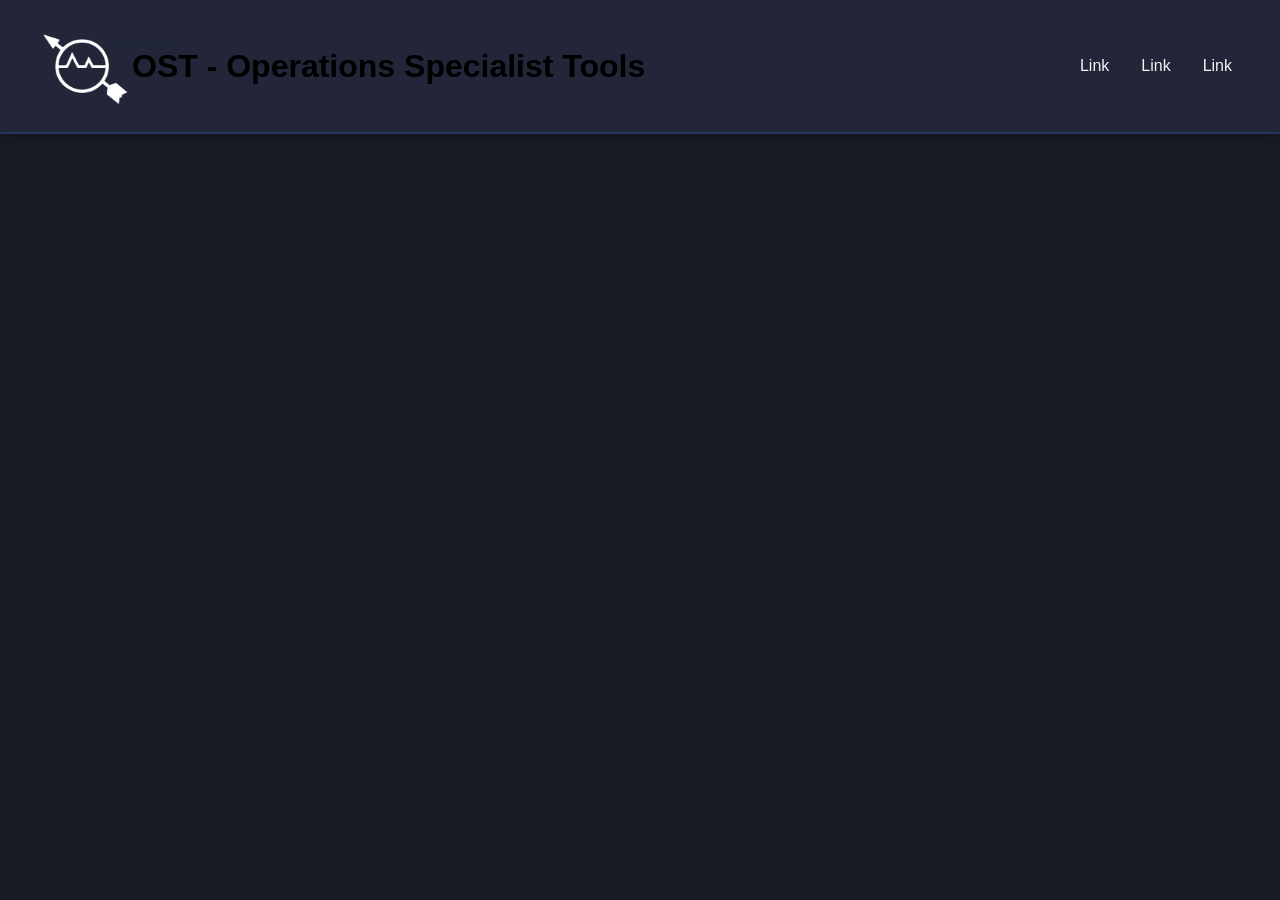
==== index.html @ a57e9b29 "initial" ====
<!DOCTYPE html>
<html lang="en">
<head>
    <meta charset="UTF-8">
    <meta name="viewport" content="width=device-width, initial-scale=1.0">
    <title>Document</title>
    <link rel="stylesheet" href="css/style.css">
</head>
<body>

    <header>
        <div class="logo">
            <img src="images/logo.png" alt="OS Logo" style="height: 100px;">
            <h1>OST - Operations Specialist Tools</h1>
        </div>
        <nav>
            <a href="#">Link</a>
            <a href="#">Link</a>
            <a href="#">Link</a>
        </nav>
    </header>

    <section class="container">
        <h1>Hello World!</h1>
    </section>

    <main>

    </main>

    <footer>
        <span>Footer</span>
    </footer>
    <script src="js/main.js"></script>
</body>
</html>
---- css/style.css ----
* {
    box-sizing: border-box;
    font-family: Arial, Helvetica, sans-serif;
}

body {
    margin: 0;
    font-family: Arial, Helvetica, sans-serif;
    background-color: #181c24;
}

.logo {
    display: flex;
    justify-content: center;
    align-items: center;
}

/* Style the top navigation bar */
header {
    padding: 16px 32px;
    box-sizing: border-box;
    width: 100%;
    background: rgba(35, 40, 58, 0.95);
    backdrop-filter: blur(10px);
    box-shadow: 0 2px 16px rgba(0, 0, 0, 0.3);
    display: flex;
    justify-content: space-between;
    align-items: center;
    position: fixed;
    top: 0;
    left: 0;
    z-index: 1000;
    border-bottom: 2px solid rgba(58, 122, 254, 0.2);
}

/* Style the topnav links */
header nav a {
    float: left;
    display: block;
    color: #f2f2f2;
    text-align: center;
    padding: 14px 16px;
    text-decoration: none;
}

/* Change color on hover */
header nav a:hover {
    background-color: #ddd;
    color: black;
}

.container {
    padding: 10px;
    padding-inline: 50px;
}

/* Style the footer */
.footer {
    background-color: #f1f1f1;
    padding: 10px;
}
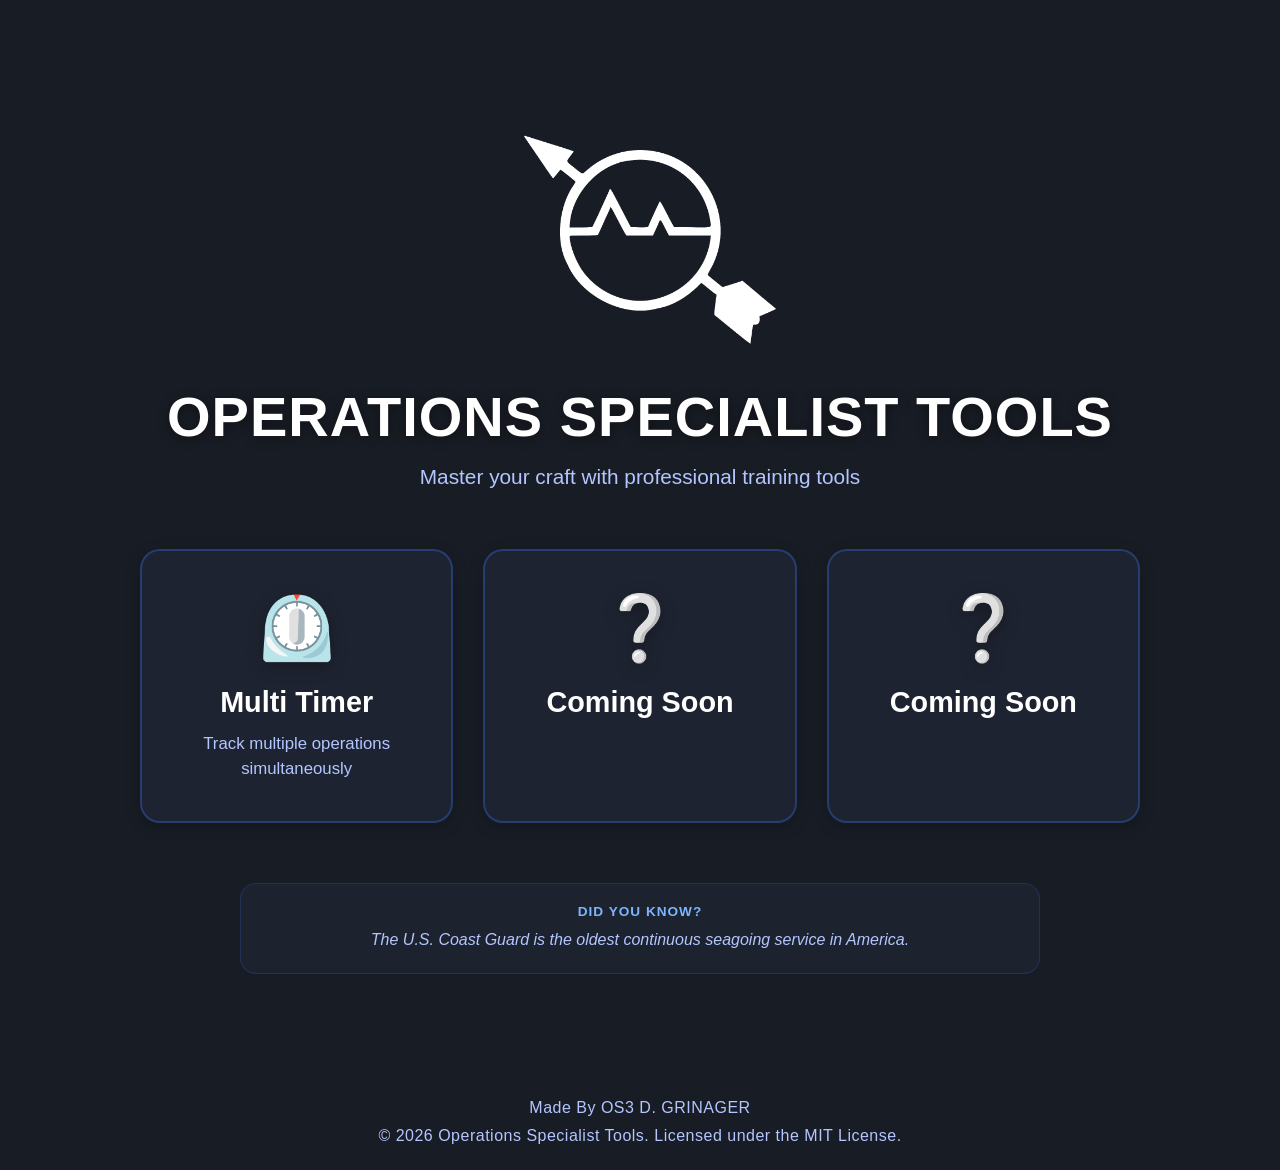
==== commit 70a3aa4a: "test" ====
--- a/index.html
+++ b/index.html
@@ -3,34 +3,42 @@
 <head>
     <meta charset="UTF-8">
     <meta name="viewport" content="width=device-width, initial-scale=1.0">
-    <title>Document</title>
+    <title>OS TOOLS - Home</title>
+    <link rel="icon" type="image/x-icon" href="images/logo.png">
     <link rel="stylesheet" href="css/style.css">
 </head>
 <body>
-
-    <header>
-        <div class="logo">
-            <img src="images/logo.png" alt="OS Logo" style="height: 100px;">
-            <h1>OST - Operations Specialist Tools</h1>
+    <main class="home-main">
+        <div class="home-hero">
+                <img src="images/logo.png" alt="Radar and navigation" class="home-hero-img animate-float">
+            <h1 class="home-title animate-fade-in">OPERATIONS SPECIALIST TOOLS</h1>
+            <p class="home-subtitle animate-fade-in-delay">Master your craft with professional training tools</p>
         </div>
-        <nav>
-            <a href="#">Link</a>
-            <a href="#">Link</a>
-            <a href="#">Link</a>
-        </nav>
-    </header>
-
-    <section class="container">
-        <h1>Hello World!</h1>
-    </section>
-
-    <main>
-
+        <div class="tools-grid">
+            <a href="timer.html" class="tool-card animate-slide-up" style="animation-delay: 0.2s;">
+                <div class="tool-icon">⏲️</div>
+                <h3>Multi Timer</h3>
+                <p>Track multiple operations simultaneously</p>
+            </a>
+            <a href="" class="tool-card animate-slide-up" style="animation-delay: 0.4s;">
+                <div class="tool-icon">❔</div>
+                <h3>Coming Soon</h3>
+                <p></p>
+            </a>
+            <a href="" class="tool-card animate-slide-up" style="animation-delay: 0.6s;">
+                <div class="tool-icon">❔</div>
+                <h3>Coming Soon</h3>
+                <p></p>
+            </a>
+        </div>
+        <div class="home-footer-fact animate-fade-in" style="animation-delay: 0.8s;">
+            <div class="fact-label">Did you know?</div>
+            <div id="fact-footer" class="fact-text">The U.S. Coast Guard is the oldest continuous seagoing service in America.</div>
+        </div>
     </main>
-
-    <footer>
-        <span>Footer</span>
+    <footer class="main-footer">
+        <p>Made By OS3 D. GRINAGER</p>
+        <p>© 2026 Operations Specialist Tools. Licensed under the MIT License.</p>
     </footer>
-    <script src="js/main.js"></script>
 </body>
 </html>
--- a/css/style.css
+++ b/css/style.css
@@ -1,22 +1,76 @@
+/* ==================== GLOBAL STYLES ==================== */
 * {
     box-sizing: border-box;
-    font-family: Arial, Helvetica, sans-serif;
+    margin: 0;
+    padding: 0;
 }
 
 body {
+    background: #181c24;
+    color: #f3f3f3;
+    font-family: 'Segoe UI', Arial, sans-serif;
+    display: flex;
+    flex-direction: column;
+    align-items: center;
+    justify-content: center;
+    min-height: 100vh;
     margin: 0;
-    font-family: Arial, Helvetica, sans-serif;
-    background-color: #181c24;
-}
-
-.logo {
-    display: flex;
-    justify-content: center;
-    align-items: center;
-}
-
-/* Style the top navigation bar */
-header {
+}
+
+body, .center-container, main {
+    position: relative;
+}
+
+label, select, input {
+    font-size: 1.1rem;
+}
+
+/* ==================== UNIVERSAL INPUT STYLES ==================== */
+input[type="text"],
+input[type="number"],
+input[type="password"],
+input[type="email"],
+input[type="time"],
+textarea,
+select {
+    background: rgba(35, 40, 58, 0.85);
+    color: #f3f3f3;
+    border: 1.5px solid #3a7afe;
+    border-radius: 7px;
+    padding: 8px 12px;
+    font-size: 1.08rem;
+    outline: none;
+    transition: border 0.18s, box-shadow 0.18s;
+    box-shadow: 0 2px 8px 0 rgba(58,122,254,0.07);
+    margin-bottom: 8px;
+    margin-left: auto;
+    margin-right: auto;
+    display: block;
+}
+
+input[type="text"]:focus,
+input[type="number"]:focus,
+input[type="password"]:focus,
+input[type="email"]:focus,
+input[type="time"]:focus,
+textarea:focus,
+select:focus {
+    border: 1.5px solid #7bb6ff;
+    box-shadow: 0 0 0 2px #3a7afe33;
+}
+
+input[type="number"]::-webkit-inner-spin-button,
+input[type="number"]::-webkit-outer-spin-button {
+    -webkit-appearance: none;
+    margin: 0;
+}
+
+input[type="number"] {
+    appearance: textfield;
+}
+
+/* ==================== NAVIGATION HEADER ==================== */
+.nav-header {
     padding: 16px 32px;
     box-sizing: border-box;
     width: 100%;
@@ -29,33 +83,480 @@
     position: fixed;
     top: 0;
     left: 0;
-    z-index: 1000;
     border-bottom: 2px solid rgba(58, 122, 254, 0.2);
-}
-
-/* Style the topnav links */
-header nav a {
-    float: left;
-    display: block;
-    color: #f2f2f2;
-    text-align: center;
-    padding: 14px 16px;
+    z-index: 999;
+}
+
+.nav-brand, .nav-brand:hover {
+    display: flex;
+    justify-content: center;
+    align-items: center;
+    gap: 12px;
     text-decoration: none;
 }
 
-/* Change color on hover */
-header nav a:hover {
-    background-color: #ddd;
-    color: black;
-}
-
-.container {
-    padding: 10px;
-    padding-inline: 50px;
-}
-
-/* Style the footer */
-.footer {
-    background-color: #f1f1f1;
-    padding: 10px;
-}+.nav-logo-img {
+    width: 50px;
+    height: 50px;
+    object-fit: cover;
+}
+
+.nav-title {
+    font-size: 1.2rem;
+    font-weight: 700;
+    color: #fff;
+    letter-spacing: 0.5px;
+}
+
+.nav-links {
+    display: flex;
+    gap: 8px;
+    align-items: center;
+}
+
+.nav-link {
+    color: #b3c6ff;
+    text-decoration: none;
+    font-weight: 600;
+    padding: 10px 18px;
+    border-radius: 10px;
+    transition: all 0.2s ease;
+    display: flex;
+    align-items: center;
+    gap: 8px;
+    background: transparent;
+}
+
+.nav-link:hover {
+    background: rgba(58, 122, 254, 0.15);
+    color: #fff;
+    transform: translateY(-2px);
+}
+
+.nav-link .nav-icon {
+    font-size: 1.4em;
+    display: inline-block;
+}
+
+.nav-link .nav-text {
+    display: inline-block;
+}
+
+    
+/* ==================== HOME PAGE STYLES ==================== */
+.home-main {
+    max-width: 1200px;
+    margin: 80px auto 120px auto;
+    padding: 0 20px;
+    width: 100%;
+}
+
+.home-hero {
+    text-align: center;
+    margin-bottom: 60px;
+}
+
+/* ==================== ANIMATIONS ==================== */
+@keyframes fadeIn {
+    from {
+        opacity: 0;
+        transform: translateY(-20px);
+    }
+    to {
+        opacity: 1;
+        transform: translateY(0);
+    }
+}
+
+@keyframes slideUp {
+    from {
+        opacity: 0;
+        transform: translateY(40px);
+    }
+    to {
+        opacity: 1;
+        transform: translateY(0);
+    }
+}
+
+@keyframes float {
+    0%, 100% {
+        transform: translateY(0px);
+    }
+    50% {
+        transform: translateY(-20px);
+    }
+}
+
+@keyframes pulse {
+    0%, 100% {
+        transform: scale(1);
+    }
+    50% {
+        transform: scale(1.05);
+    }
+}
+
+@keyframes slideInUp {
+    from {
+        opacity: 0;
+        transform: translateY(30px);
+    }
+    to {
+        opacity: 1;
+        transform: translateY(0);
+    }
+}
+
+@keyframes glow {
+    0%, 100% {
+        box-shadow: 0 2px 8px rgba(0, 0, 0, 0.3), 0 0 0 rgba(58, 122, 254, 0);
+    }
+    50% {
+        box-shadow: 0 2px 8px rgba(0, 0, 0, 0.3), 0 0 20px rgba(58, 122, 254, 0.5);
+    }
+}
+
+@keyframes bounceIn {
+    0% {
+        opacity: 0;
+        transform: scale(0.3);
+    }
+    50% {
+        opacity: 1;
+        transform: scale(1.05);
+    }
+    70% {
+        transform: scale(0.9);
+    }
+    100% {
+        transform: scale(1);
+    }
+}
+
+.animate-fade-in {
+    animation: fadeIn 0.8s ease-out forwards;
+    opacity: 0;
+}
+
+.animate-fade-in-delay {
+    animation: fadeIn 0.8s ease-out 0.3s forwards;
+    opacity: 0;
+}
+
+.animate-slide-up {
+    animation: slideUp 0.6s ease-out forwards;
+    opacity: 0;
+}
+
+.animate-float {
+    animation: float 3s ease-in-out infinite;
+}
+
+.animate-pulse {
+    animation: pulse 2s ease-in-out infinite;
+}
+
+.hero-badge {
+    display: inline-block;
+    padding: 8px;
+    background: linear-gradient(135deg, #3a7afe 0%, #1e2a4a 100%);
+    border-radius: 50%;
+    margin-bottom: 24px;
+    box-shadow: 0 8px 24px rgba(58, 122, 254, 0.3);
+}
+
+.home-hero-img {
+    width: 300px;
+    height: 300px;
+    object-fit: cover;
+    position: relative;
+}
+
+.home-title {
+    font-size: 3.5rem;
+    font-weight: 800;
+    color: #fff;
+    margin: 0 0 16px 0;
+    letter-spacing: 1px;
+    text-shadow: 0 2px 12px rgba(0, 0, 0, 0.4);
+    text-align: center;
+}
+
+.home-subtitle {
+    font-size: 1.3rem;
+    color: #b3c6ff;
+    font-weight: 500;
+    text-align: center;
+    margin: 0 auto 32px auto;
+}
+
+.site-desc {
+    font-size: 1.25rem;
+    color: #b3c6ff;
+    max-width: 480px;
+    text-align: center;
+    margin: 18px auto 32px auto;
+}
+
+.tools-grid {
+    display: grid;
+    grid-template-columns: repeat(auto-fit, minmax(280px, 1fr));
+    gap: 30px;
+    margin-bottom: 60px;
+    max-width: 1000px;
+    margin-left: auto;
+    margin-right: auto;
+}
+
+.tool-card {
+    background: rgba(35, 40, 58, 0.65);
+    border: 2px solid rgba(58, 122, 254, 0.3);
+    border-radius: 20px;
+    padding: 40px 30px;
+    text-align: center;
+    text-decoration: none;
+    color: #f3f3f3;
+    transition: all 0.3s ease;
+    backdrop-filter: blur(10px);
+    box-shadow: 0 4px 16px rgba(0, 0, 0, 0.2);
+}
+
+.tool-card:hover {
+    transform: translateY(-8px);
+    border-color: #3a7afe;
+    box-shadow: 0 12px 32px rgba(58, 122, 254, 0.3);
+    background: rgba(58, 122, 254, 0.15);
+}
+
+.tool-icon {
+    font-size: 4rem;
+    margin-bottom: 20px;
+    filter: drop-shadow(0 4px 8px rgba(0, 0, 0, 0.3));
+}
+
+.tool-card h3 {
+    font-size: 1.8rem;
+    color: #fff;
+    margin: 0 0 12px 0;
+    font-weight: 700;
+}
+
+.tool-card p {
+    font-size: 1.05rem;
+    color: #b3c6ff;
+    margin: 0;
+    line-height: 1.5;
+}
+
+.home-footer-fact {
+    background: rgba(35, 40, 58, 0.5);
+    border-radius: 16px;
+    padding: 20px 30px;
+    max-width: 800px;
+    margin: 0 auto;
+    text-align: center;
+    border: 1px solid rgba(58, 122, 254, 0.2);
+}
+
+.fact-label {
+    font-size: 0.85rem;
+    color: #7bb6ff;
+    font-weight: 600;
+    text-transform: uppercase;
+    letter-spacing: 1px;
+    margin-bottom: 8px;
+}
+
+.fact-text {
+    font-size: 1rem;
+    color: #b3c6ff;
+    line-height: 1.6;
+    font-style: italic;
+    transition: opacity 0.5s ease-in-out;
+    min-height: 1.6em;
+}
+
+
+/* ==================== FOOTER ==================== */
+
+.main-footer {
+    color: #b3c6ff;
+    display: flex;
+    flex-direction: column;
+    align-items: center;
+    justify-content: center;
+    letter-spacing: 0.5px;
+    margin-bottom: 20px;
+}
+
+.main-footer p {
+    padding: 0;
+    margin: 5px;
+}
+
+/* ==================== PAGE STYLES ==================== */
+
+.tool-title {
+    font-size: 5.5rem;
+    font-weight: 800;
+    color: #fff;
+    letter-spacing: 1px;
+    text-shadow: 0 2px 12px rgba(0, 0, 0, 0.4);
+    text-align: center;
+    margin: 0 auto 0 auto;
+}
+
+.tool-description {
+    font-size: 1.2rem;
+    color: #b3c6ff;
+    text-align: center;
+    margin: 0 auto 32px auto;
+}
+
+/* ==================== TIMER PAGE STYLES ==================== */
+
+
+.btn {
+    --bg: rgba(0,0,0,0.75);
+    --border: rgba(255,255,255,0.3);
+    --hover-bg: rgba(255,255,255,0.15);
+    --hover-border: #fff;
+
+    background: var(--bg);
+    border: 1.5px solid var(--border);
+    border-radius: 10px;
+    padding: 10px 20px;
+    color: #f3f3f3;
+    font-size: 1.2rem;
+    transition: all 0.2s ease;
+}
+
+.btn:hover {
+    background: var(--hover-bg);
+    border-color: var(--hover-border);
+    color: #fff;
+    transform: translateY(-2px);
+    cursor: pointer;
+}
+
+.preset-btns {
+    display: flex;
+    gap: 12px;
+    justify-content: center;
+    margin-bottom: 30px;
+}
+
+.preset-btn {
+    --bg: rgba(35, 40, 58, 0.75);
+    --border: rgba(58, 122, 254, 0.3);
+    --hover-bg: rgba(58, 122, 254, 0.15);
+    --hover-border: #3a7afe;
+    
+}
+
+#timers-container {
+    background: rgba(35, 40, 58, 0.55);
+    box-shadow: 0 8px 32px 0 rgba(31, 38, 135, 0.18);
+    backdrop-filter: blur(16px) saturate(1.3);
+    -webkit-backdrop-filter: blur(16px) saturate(1.3);
+    border-radius: 28px;
+    border: 1.5px solid rgba(255, 255, 255, 0.18);
+    padding: 30px 30px 30px 30px;
+    margin: 32px auto 32px auto;
+    flex-direction: column;
+    align-items: center;
+    gap: 15px;
+    display: none;
+}
+
+.timer-card {
+    background: rgba(35, 40, 58, 0.65);
+    border: 2px solid rgba(58, 122, 254, 0.3);
+    border-radius: 20px;
+    padding: 15px 15px;
+    text-align: center;
+    color: #f3f3f3;
+    transition: all 0.3s ease;
+    backdrop-filter: blur(10px);
+    box-shadow: 0 4px 16px rgba(0, 0, 0, 0.2);
+    display: flex;
+    align-items: center;
+    justify-content: space-between;
+    width: 100%;
+    z-index: 1;
+}
+
+.timer-text{
+    font-family: monospace;
+    font-size: 2.5rem;
+    font-weight: 10;
+    color: #fff;
+    text-shadow: 0 2px 12px rgba(0, 0, 0, 0.4);
+}
+
+.timer-controls {
+    display: flex;
+    align-items: center;
+    gap: 20px;
+    margin-top: 30px;
+}
+
+/* Variants override variables only */
+.start-btn {
+    --bg: rgba(35, 58, 40, 0.75);
+    --border: rgba(74, 254, 58, 0.3);
+    --hover-bg: rgba(74, 254, 58, 0.15);
+    --hover-border: #4afe3a;
+}
+
+.pause-btn {
+    --bg: rgba(236, 185, 17, 0.15);
+    --border: rgba(236, 185, 17, 0.3);
+    --hover-bg: rgba(255, 199, 15, 0.274);
+    --hover-border: #ecb911;
+}
+
+.reset-btn {
+    --bg: rgba(56, 58, 35, 0.75);
+    --border: rgba(254, 251, 58, 0.3);
+    --hover-bg: rgba(254, 251, 58, 0.15);
+    --hover-border: #fefb3a;
+}
+
+.remove-btn {
+    --bg: rgba(58, 35, 40, 0.75);
+    --border: rgba(254, 58, 74, 0.3);
+    --hover-bg: rgba(254, 58, 74, 0.15);
+    --hover-border: #fe3a4a;
+}
+
+.inline-div{
+  display: flex;
+  flex-direction: row;
+  justify-content: center;
+  align-items: center;
+  gap: 25px;
+  padding: 0px;
+  margin: 0px;
+}
+
+.emoji-menu {
+  display: none;
+  /* position: absolute; */
+  /* transform: translateY(80px); */
+  background: #fff;
+  border: 1px solid #ccc;
+  padding: 10px;
+  box-shadow: 0 4px 8px rgba(0,0,0,0.1);
+  grid-template-columns: repeat(3, 1fr);
+  gap: 5px;
+  z-index: 999;
+}
+
+.emoji-menu.active { 
+    display: grid;
+    z-index: 999;
+}
+.emoji-option { cursor: pointer; font-size: 1.5rem; padding: 5px; }
+.emoji-option:hover { background: #f0f0f0; }
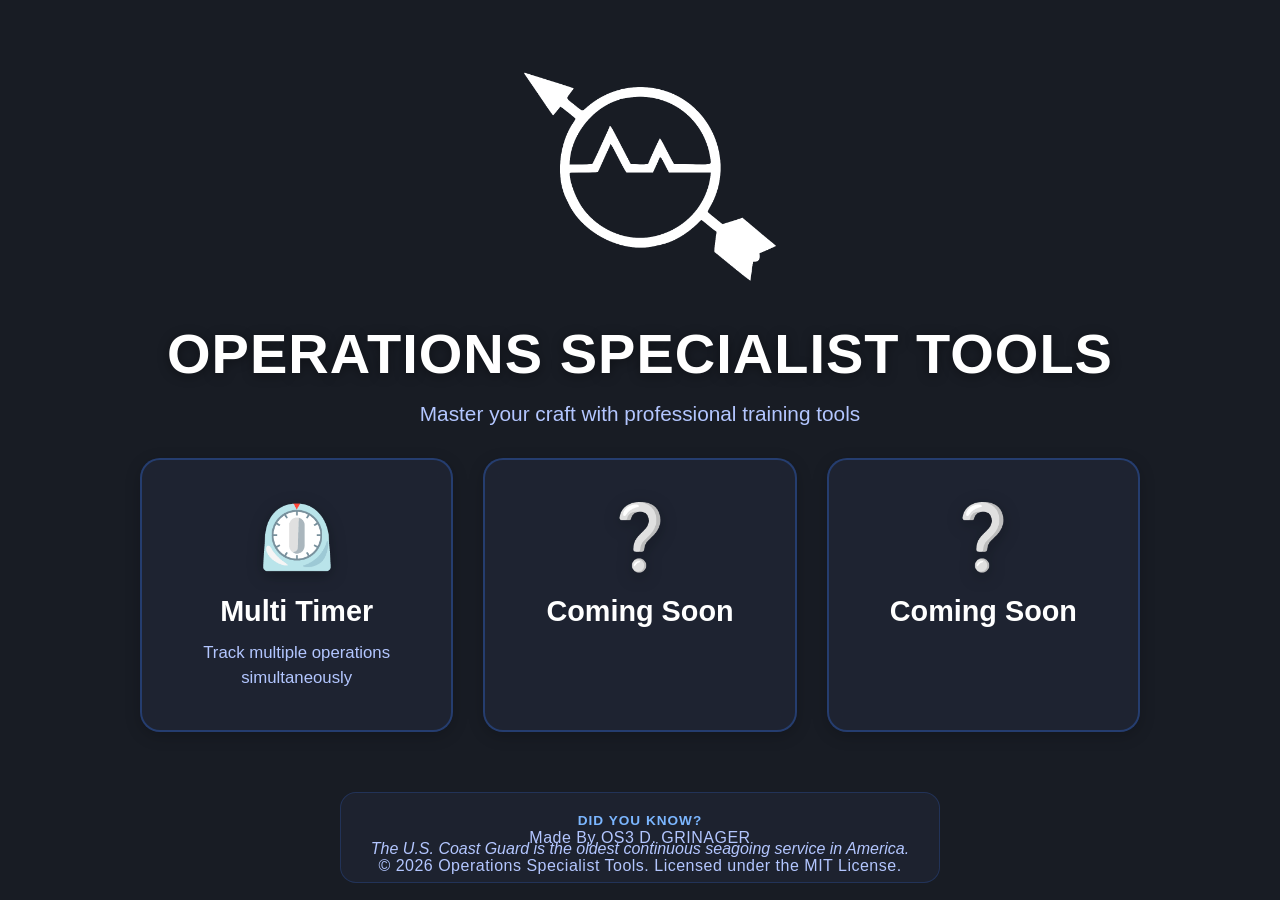
==== commit 09f810ea: "update" ====
--- a/index.html
+++ b/index.html
@@ -40,5 +40,6 @@
         <p>Made By OS3 D. GRINAGER</p>
         <p>© 2026 Operations Specialist Tools. Licensed under the MIT License.</p>
     </footer>
+    <script src="scripts/facts.js"></script>
 </body>
 </html>
--- a/css/style.css
+++ b/css/style.css
@@ -146,14 +146,16 @@
 /* ==================== HOME PAGE STYLES ==================== */
 .home-main {
     max-width: 1200px;
-    margin: 80px auto 120px auto;
     padding: 0 20px;
     width: 100%;
+    display: flex;
+    flex-direction: column;
+    align-items: center;
+    justify-content: center;
 }
 
 .home-hero {
     text-align: center;
-    margin-bottom: 60px;
 }
 
 /* ==================== ANIMATIONS ==================== */
@@ -388,6 +390,8 @@
     justify-content: center;
     letter-spacing: 0.5px;
     margin-bottom: 20px;
+    position: absolute;
+    bottom: 0;
 }
 
 .main-footer p {
@@ -559,4 +563,31 @@
     z-index: 999;
 }
 .emoji-option { cursor: pointer; font-size: 1.5rem; padding: 5px; }
-.emoji-option:hover { background: #f0f0f0; }+.emoji-option:hover { background: #f0f0f0; }
+
+.checklist-card {
+    background: rgba(35, 40, 58, 0.65);
+    border: 2px solid rgba(58, 122, 254, 0.3);
+    border-radius: 20px;
+    padding: 15px 15px;
+    text-align: center;
+    color: #f3f3f3;
+    transition: all 0.3s ease;
+    backdrop-filter: blur(10px);
+    box-shadow: 0 4px 16px rgba(0, 0, 0, 0.2);
+    display: flex;
+    align-items: center;
+    justify-content: center;
+    width: 100%;
+    z-index: 1;
+    gap: 10px;
+}
+
+.checkbox{
+    width: 20px;
+    height: 20px;
+    border-radius: 5px;
+    background: rgba(35, 40, 58, 0.75);
+    border: 1.5px solid rgba(58, 122, 254, 0.3);
+    transition: all 0.2s ease;
+}
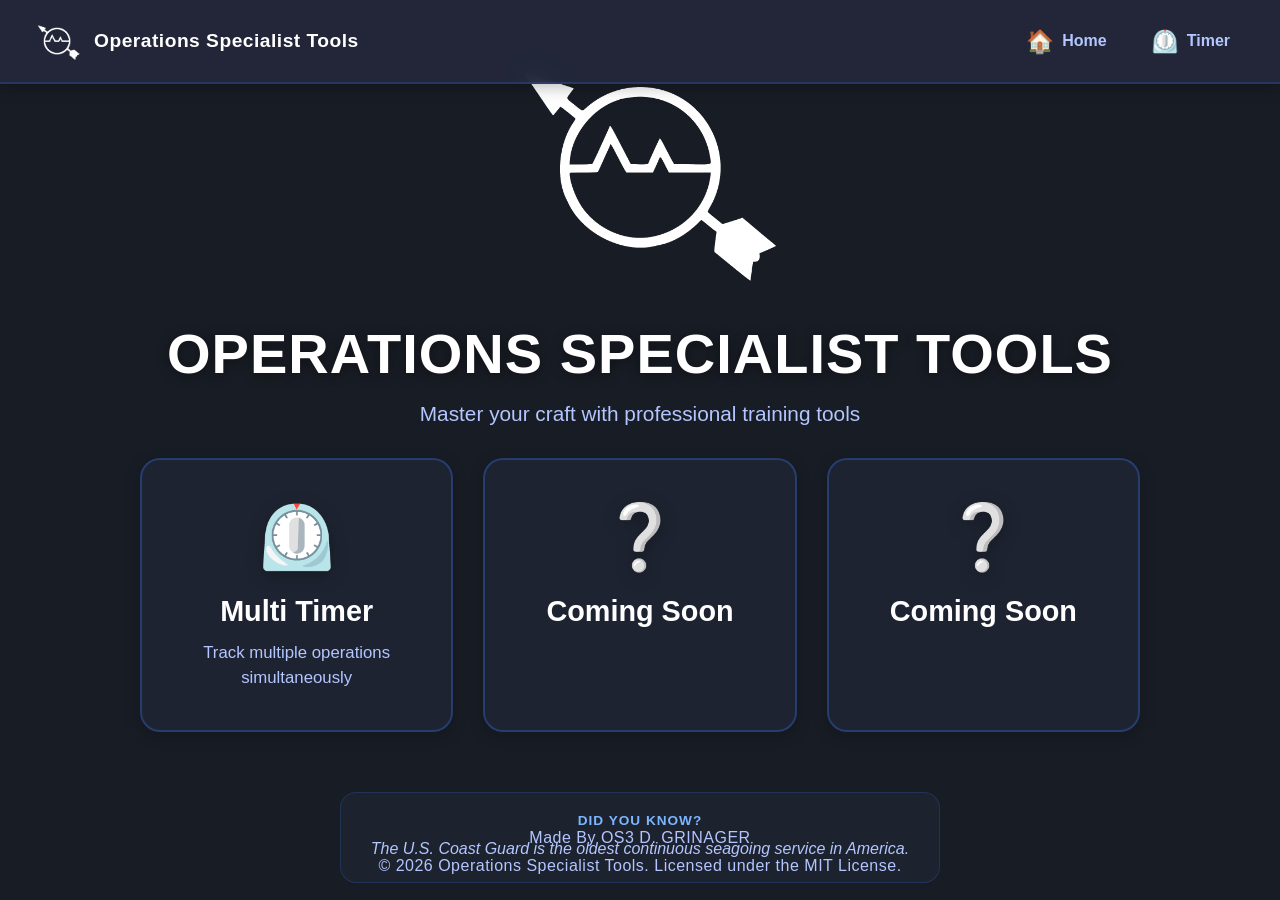
==== commit 229f4610: "." ====
--- a/index.html
+++ b/index.html
@@ -8,6 +8,16 @@
     <link rel="stylesheet" href="css/style.css">
 </head>
 <body>
+    <header class="nav-header">
+        <a class="nav-brand" href="index.html">
+            <img src="images/logo.png" alt="OS Tools Logo" class="nav-logo-img">
+            <span class="nav-title">Operations Specialist Tools</span>
+        </a>
+        <nav class="nav-links">
+            <a href="index.html" class="nav-link"><span class="nav-icon">🏠</span><span class="nav-text">Home</span></a>
+            <a href="timer.html" class="nav-link"><span class="nav-icon">⏲️</span><span class="nav-text">Timer</span></a>
+        </nav>
+    </header>
     <main class="home-main">
         <div class="home-hero">
                 <img src="images/logo.png" alt="Radar and navigation" class="home-hero-img animate-float">
--- a/css/style.css
+++ b/css/style.css
@@ -351,6 +351,52 @@
     line-height: 1.5;
 }
 
+/* Segmented control for timer start alignment */
+.timer-config {
+    text-align: center;
+    margin: 12px auto 18px auto;
+}
+
+.segmented-control {
+    display: inline-flex;
+    align-items: center;
+    background: rgba(35,40,58,0.6);
+    border: 1px solid rgba(58,122,254,0.12);
+    border-radius: 10px;
+    padding: 6px;
+    gap: 6px;
+}
+
+.segmented-control input[type="radio"] {
+    position: absolute;
+    opacity: 0;
+    pointer-events: none;
+}
+
+.segmented-control label {
+    display: inline-block;
+    padding: 8px 12px;
+    border-radius: 8px;
+    cursor: pointer;
+    color: #cfe3ff;
+    font-weight: 600;
+    background: transparent;
+    transition: all 0.12s ease;
+}
+
+.segmented-control input[type="radio"]:checked + label {
+    background: linear-gradient(90deg, rgba(58,122,254,0.95), rgba(123,182,255,0.9));
+    color: #07203a;
+    box-shadow: 0 6px 18px rgba(58,122,254,0.18);
+    transform: translateY(-1px);
+}
+
+.small-text {
+    color: #9fb7ff;
+    font-size: 0.95rem;
+    margin-top: 6px;
+}
+
 .home-footer-fact {
     background: rgba(35, 40, 58, 0.5);
     border-radius: 16px;
@@ -397,6 +443,65 @@
 .main-footer p {
     padding: 0;
     margin: 5px;
+}
+
+/* Custom Timer Modal */
+.custom-modal {
+    display: none;
+    position: fixed;
+    z-index: 1200;
+    left: 0;
+    top: 0;
+    width: 100%;
+    height: 100%;
+    background: rgba(0,0,0,0.45);
+    align-items: center;
+    justify-content: center;
+    padding: 24px;
+}
+
+.custom-modal[aria-hidden="false"] { display: flex; }
+
+.custom-modal-content {
+    background: rgba(25,28,38,0.98);
+    border: 1px solid rgba(58,122,254,0.12);
+    padding: 18px 20px;
+    border-radius: 12px;
+    width: 100%;
+    max-width: 520px;
+    box-shadow: 0 8px 30px rgba(0,0,0,0.6);
+}
+
+.custom-modal-content h2 {
+    margin-bottom: 12px;
+}
+
+.custom-modal .form-row { margin-bottom: 10px; text-align: left; }
+.custom-modal .form-row label { display:block; font-weight:600; margin-bottom:6px; color:#a9c9ff }
+.custom-modal .form-row input[type="text"], .custom-modal .form-row input[type="number"] { width:100%; }
+
+.emoji-picker { display:flex; gap:8px; flex-wrap:wrap; margin-bottom:10px; }
+.emoji-picker span { cursor:pointer; padding:6px 8px; border-radius:8px; background:rgba(255,255,255,0.03); }
+
+.time-inputs { display:flex; gap:10px; align-items: flex-end; }
+.time-inputs > div { flex:1 }
+
+.modal-actions { display:flex; justify-content:flex-end; gap:8px; margin-top:8px }
+
+/* Number spinner for hours */
+.number-spinner { display:flex; align-items:center; gap:6px; }
+.number-spinner input { width: 72px; text-align:center; }
+.spinner-btn { background: rgba(255,255,255,0.03); border: 1px solid rgba(255,255,255,0.03); color: #dfefff; padding:6px 8px; border-radius:6px; cursor:pointer }
+.spinner-btn:active { transform: translateY(1px); }
+.input-wrapper { position: relative; display: flex; flex-direction: column; align-items: center; justify-content: flex-end; }
+.input-wrapper label { text-align: center; width: 100%; margin-bottom: 6px; color: #a9c9ff; }
+.input-wrapper input { text-align: center; }
+.input-watermark { position: absolute; left: 12px; top: 50%; transform: translateY(-50%); pointer-events: none; opacity: 0.14; color: #9fb7ff; font-weight:700; }
+.input-wrapper input:focus + .input-watermark, .input-wrapper input:not(:placeholder-shown) + .input-watermark { display:none; }
+
+@media (max-width: 520px) {
+    .time-inputs { flex-direction: column; }
+    .number-spinner { width:100%; }
 }
 
 /* ==================== PAGE STYLES ==================== */
@@ -498,6 +603,56 @@
     color: #fff;
     text-shadow: 0 2px 12px rgba(0, 0, 0, 0.4);
 }
+
+.timer-edit-input {
+    font-family: monospace;
+    font-size: 2.5rem;
+    padding: 6px 10px;
+    border-radius: 10px;
+    border: 1px solid rgba(255,255,255,0.12);
+    background: linear-gradient(90deg, rgba(255,255,255,0.02), rgba(255,255,255,0.01));
+    color: #fff;
+    min-width: 110px;
+    width: auto;
+    text-align: center;
+    align-self: center;
+    height: 44px;
+    line-height: 1;
+    transition: box-shadow 0.12s ease, transform 0.08s ease;
+}
+
+.timer-edit-input:focus {
+    outline: none;
+    box-shadow: 0 8px 28px rgba(58,122,254,0.18);
+    border-color: #3a7afe;
+    transform: translateY(-1px);
+}
+
+.timer-name-input {
+    font-size: 1.15rem;
+    padding: 6px 10px;
+    border-radius: 8px;
+    border: 1px solid rgba(255,255,255,0.12);
+    background: linear-gradient(90deg, rgba(255,255,255,0.02), rgba(255,255,255,0.01));
+    color: #fff;
+    min-width: 140px;
+    width: auto;
+    align-self: center;
+    height: 36px;
+    line-height: 1.1;
+    transition: box-shadow 0.12s ease, transform 0.08s ease;
+}
+
+.timer-name-input:focus {
+    outline: none;
+    box-shadow: 0 6px 20px rgba(58,122,254,0.12);
+    border-color: #3a7afe;
+}
+
+/* ensure inline-div children are vertically centered */
+.timer-card .inline-div { align-items: center; }
+
+.timer-text { display: inline-block; line-height: 44px; }
 
 .timer-controls {
     display: flex;
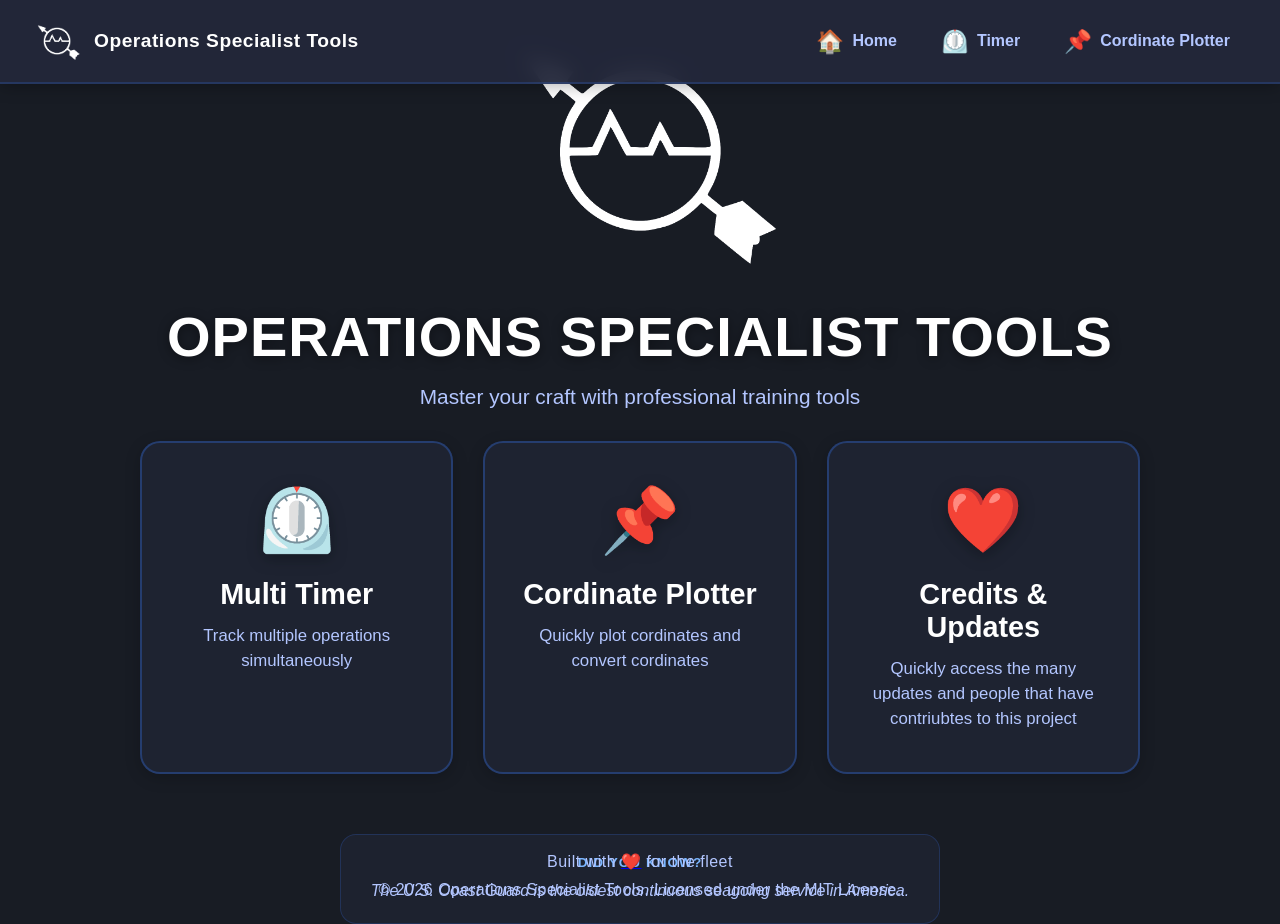
==== commit 3c4b4f4a: "Update title and add new links in index.html" ====
--- a/index.html
+++ b/index.html
@@ -3,7 +3,7 @@
 <head>
     <meta charset="UTF-8">
     <meta name="viewport" content="width=device-width, initial-scale=1.0">
-    <title>OS TOOLS - Home</title>
+    <title>OS Tools - Home</title>
     <link rel="icon" type="image/x-icon" href="images/logo.png">
     <link rel="stylesheet" href="css/style.css">
 </head>
@@ -16,6 +16,7 @@
         <nav class="nav-links">
             <a href="index.html" class="nav-link"><span class="nav-icon">🏠</span><span class="nav-text">Home</span></a>
             <a href="timer.html" class="nav-link"><span class="nav-icon">⏲️</span><span class="nav-text">Timer</span></a>
+            <a href="cord-plotter.html" class="nav-link"><span class="nav-icon">📌</span><span class="nav-text">Cordinate Plotter</span></a>
         </nav>
     </header>
     <main class="home-main">
@@ -30,15 +31,15 @@
                 <h3>Multi Timer</h3>
                 <p>Track multiple operations simultaneously</p>
             </a>
-            <a href="" class="tool-card animate-slide-up" style="animation-delay: 0.4s;">
-                <div class="tool-icon">❔</div>
-                <h3>Coming Soon</h3>
-                <p></p>
+            <a href="cord-plotter.html" class="tool-card animate-slide-up" style="animation-delay: 0.4s;">
+                <div class="tool-icon">📌</div>
+                <h3>Cordinate Plotter</h3>
+                <p>Quickly plot cordinates and convert cordinates</p>
             </a>
-            <a href="" class="tool-card animate-slide-up" style="animation-delay: 0.6s;">
-                <div class="tool-icon">❔</div>
-                <h3>Coming Soon</h3>
-                <p></p>
+            <a href="credits.html" class="tool-card animate-slide-up" style="animation-delay: 0.6s;">
+                <div class="tool-icon">❤️</div>
+                <h3>Credits & Updates</h3>
+                <p>Quickly access the many updates and people that have contriubtes to this project</p>
             </a>
         </div>
         <div class="home-footer-fact animate-fade-in" style="animation-delay: 0.8s;">
@@ -47,9 +48,9 @@
         </div>
     </main>
     <footer class="main-footer">
-        <p>Made By OS3 D. GRINAGER</p>
+        <p>Built with <a href="credits.html">❤️</a> for the fleet</p>
         <p>© 2026 Operations Specialist Tools. Licensed under the MIT License.</p>
     </footer>
     <script src="scripts/facts.js"></script>
 </body>
-</html>+</html>
--- a/css/style.css
+++ b/css/style.css
@@ -1,3 +1,4 @@
+/* OS TOOLS */
 /* ==================== GLOBAL STYLES ==================== */
 * {
     box-sizing: border-box;
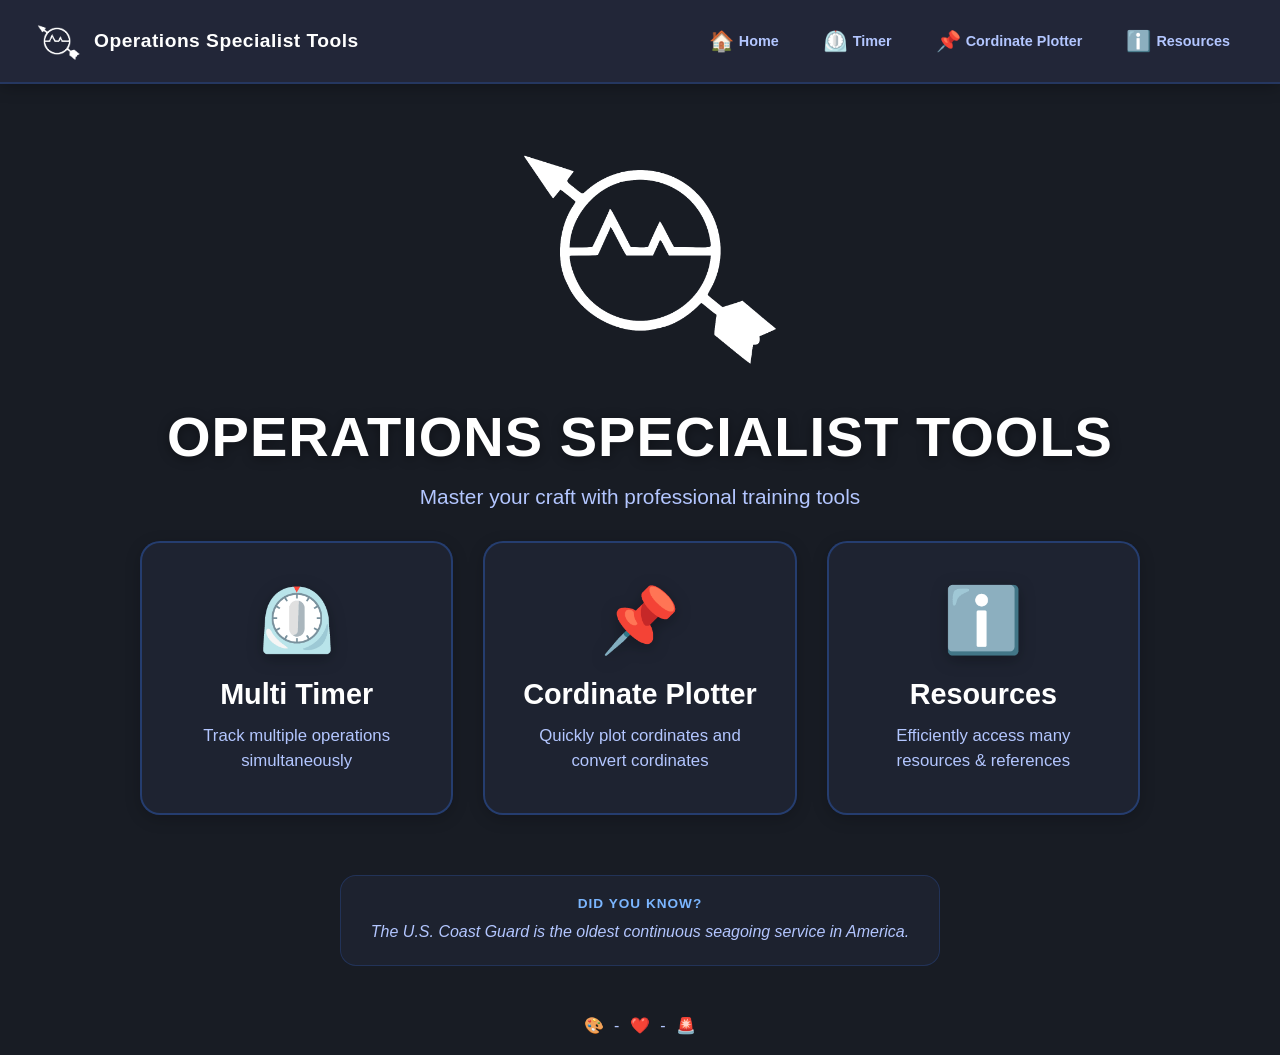
==== commit 7e970bba: "Update index.html" ====
--- a/index.html
+++ b/index.html
@@ -8,17 +8,7 @@
     <link rel="stylesheet" href="css/style.css">
 </head>
 <body>
-    <header class="nav-header">
-        <a class="nav-brand" href="index.html">
-            <img src="images/logo.png" alt="OS Tools Logo" class="nav-logo-img">
-            <span class="nav-title">Operations Specialist Tools</span>
-        </a>
-        <nav class="nav-links">
-            <a href="index.html" class="nav-link"><span class="nav-icon">🏠</span><span class="nav-text">Home</span></a>
-            <a href="timer.html" class="nav-link"><span class="nav-icon">⏲️</span><span class="nav-text">Timer</span></a>
-            <a href="cord-plotter.html" class="nav-link"><span class="nav-icon">📌</span><span class="nav-text">Cordinate Plotter</span></a>
-        </nav>
-    </header>
+    <script src="scripts/header-footer.js" defer></script>
     <main class="home-main">
         <div class="home-hero">
                 <img src="images/logo.png" alt="Radar and navigation" class="home-hero-img animate-float">
@@ -37,20 +27,16 @@
                 <p>Quickly plot cordinates and convert cordinates</p>
             </a>
             <a href="credits.html" class="tool-card animate-slide-up" style="animation-delay: 0.6s;">
-                <div class="tool-icon">❤️</div>
-                <h3>Credits & Updates</h3>
-                <p>Quickly access the many updates and people that have contriubtes to this project</p>
+                <div class="tool-icon">ℹ️</div>
+                <h3>Resources</h3>
+                <p>Efficiently access many resources & references</p>
             </a>
         </div>
-        <div class="home-footer-fact animate-fade-in" style="animation-delay: 0.8s;">
-            <div class="fact-label">Did you know?</div>
-            <div id="fact-footer" class="fact-text">The U.S. Coast Guard is the oldest continuous seagoing service in America.</div>
-        </div>
     </main>
-    <footer class="main-footer">
-        <p>Built with <a href="credits.html">❤️</a> for the fleet</p>
-        <p>© 2026 Operations Specialist Tools. Licensed under the MIT License.</p>
-    </footer>
+    <div class="home-footer-fact animate-fade-in" style="animation-delay: 0.8s;">
+        <div class="fact-label">Did you know?</div>
+        <div id="fact-footer" class="fact-text">The U.S. Coast Guard is the oldest continuous seagoing service in America.</div>
+    </div>
     <script src="scripts/facts.js"></script>
 </body>
 </html>
--- a/css/style.css
+++ b/css/style.css
@@ -1,4 +1,5 @@
 /* OS TOOLS */
+
 /* ==================== GLOBAL STYLES ==================== */
 * {
     box-sizing: border-box;
@@ -6,6 +7,10 @@
     padding: 0;
 }
 
+html, body {
+    height: 100%;
+}
+
 body {
     background: #181c24;
     color: #f3f3f3;
@@ -13,17 +18,22 @@
     display: flex;
     flex-direction: column;
     align-items: center;
-    justify-content: center;
-    min-height: 100vh;
-    margin: 0;
-}
-
-body, .center-container, main {
-    position: relative;
+    justify-content: flex-start;
 }
 
 label, select, input {
     font-size: 1.1rem;
+}
+
+main {
+    max-width: 1500px;
+    padding: 100px 20px 0 20px; /* Generous top padding keeps content from hiding under your fixed navbar */
+    width: 100%;
+    display: flex;
+    flex-direction: column;
+    align-items: center;
+    justify-content: center;       /* Centers all children vertically inside main */
+    flex-grow: 1;                  /* Allows the main element to fill up empty space */
 }
 
 /* ==================== UNIVERSAL INPUT STYLES ==================== */
@@ -42,10 +52,8 @@
     font-size: 1.08rem;
     outline: none;
     transition: border 0.18s, box-shadow 0.18s;
-    box-shadow: 0 2px 8px 0 rgba(58,122,254,0.07);
-    margin-bottom: 8px;
-    margin-left: auto;
-    margin-right: auto;
+    box-shadow: 0 2px 8px 0 rgba(58, 122, 254, 0.07);
+    margin: 0 auto 8px auto;
     display: block;
 }
 
@@ -57,7 +65,7 @@
 textarea:focus,
 select:focus {
     border: 1.5px solid #7bb6ff;
-    box-shadow: 0 0 0 2px #3a7afe33;
+    box-shadow: 0 0 0 2px rgba(58, 122, 254, 0.2);
 }
 
 input[type="number"]::-webkit-inner-spin-button,
@@ -68,12 +76,12 @@
 
 input[type="number"] {
     appearance: textfield;
+    -moz-appearance: textfield;
 }
 
 /* ==================== NAVIGATION HEADER ==================== */
 .nav-header {
     padding: 16px 32px;
-    box-sizing: border-box;
     width: 100%;
     background: rgba(35, 40, 58, 0.95);
     backdrop-filter: blur(10px);
@@ -118,13 +126,14 @@
 .nav-link {
     color: #b3c6ff;
     text-decoration: none;
+    font-size: 0.9rem; 
     font-weight: 600;
     padding: 10px 18px;
     border-radius: 10px;
     transition: all 0.2s ease;
     display: flex;
     align-items: center;
-    gap: 8px;
+    gap: 5px;
     background: transparent;
 }
 
@@ -143,9 +152,9 @@
     display: inline-block;
 }
 
-    
 /* ==================== HOME PAGE STYLES ==================== */
 .home-main {
+    margin-top: 100px;
     max-width: 1200px;
     padding: 0 20px;
     width: 100%;
@@ -161,80 +170,35 @@
 
 /* ==================== ANIMATIONS ==================== */
 @keyframes fadeIn {
-    from {
-        opacity: 0;
-        transform: translateY(-20px);
-    }
-    to {
-        opacity: 1;
-        transform: translateY(0);
-    }
+    from { opacity: 0; transform: translateY(-20px); }
+    to { opacity: 1; transform: translateY(0); }
 }
 
 @keyframes slideUp {
-    from {
-        opacity: 0;
-        transform: translateY(40px);
-    }
-    to {
-        opacity: 1;
-        transform: translateY(0);
-    }
+    from { opacity: 0; transform: translateY(40px); }
+    to { opacity: 1; transform: translateY(0); }
 }
 
 @keyframes float {
-    0%, 100% {
-        transform: translateY(0px);
-    }
-    50% {
-        transform: translateY(-20px);
-    }
+    0%, 100% { transform: translateY(0px); }
+    50% { transform: translateY(-20px); }
 }
 
 @keyframes pulse {
-    0%, 100% {
-        transform: scale(1);
-    }
-    50% {
-        transform: scale(1.05);
-    }
-}
-
-@keyframes slideInUp {
-    from {
-        opacity: 0;
-        transform: translateY(30px);
-    }
-    to {
-        opacity: 1;
-        transform: translateY(0);
-    }
+    0%, 100% { transform: scale(1); }
+    50% { transform: scale(1.05); }
 }
 
 @keyframes glow {
-    0%, 100% {
-        box-shadow: 0 2px 8px rgba(0, 0, 0, 0.3), 0 0 0 rgba(58, 122, 254, 0);
-    }
-    50% {
-        box-shadow: 0 2px 8px rgba(0, 0, 0, 0.3), 0 0 20px rgba(58, 122, 254, 0.5);
-    }
+    0%, 100% { box-shadow: 0 2px 8px rgba(0, 0, 0, 0.3), 0 0 0 rgba(58, 122, 254, 0); }
+    50% { box-shadow: 0 2px 8px rgba(0, 0, 0, 0.3), 0 0 20px rgba(58, 122, 254, 0.5); }
 }
 
 @keyframes bounceIn {
-    0% {
-        opacity: 0;
-        transform: scale(0.3);
-    }
-    50% {
-        opacity: 1;
-        transform: scale(1.05);
-    }
-    70% {
-        transform: scale(0.9);
-    }
-    100% {
-        transform: scale(1);
-    }
+    0% { opacity: 0; transform: scale(0.3); }
+    50% { opacity: 1; transform: scale(1.05); }
+    70% { transform: scale(0.9); }
+    100% { transform: scale(1); }
 }
 
 .animate-fade-in {
@@ -306,10 +270,8 @@
     display: grid;
     grid-template-columns: repeat(auto-fit, minmax(280px, 1fr));
     gap: 30px;
-    margin-bottom: 60px;
+    margin: 0 auto 60px auto;
     max-width: 1000px;
-    margin-left: auto;
-    margin-right: auto;
 }
 
 .tool-card {
@@ -348,7 +310,6 @@
 .tool-card p {
     font-size: 1.05rem;
     color: #b3c6ff;
-    margin: 0;
     line-height: 1.5;
 }
 
@@ -426,9 +387,7 @@
     min-height: 1.6em;
 }
 
-
 /* ==================== FOOTER ==================== */
-
 .main-footer {
     color: #b3c6ff;
     display: flex;
@@ -436,14 +395,14 @@
     align-items: center;
     justify-content: center;
     letter-spacing: 0.5px;
-    margin-bottom: 20px;
-    position: absolute;
-    bottom: 0;
-}
-
-.main-footer p {
-    padding: 0;
+    margin: 50px 0 0 0;
+    padding-bottom: 20px;
+    width: 100%;
+}
+
+.main-footer p, .main-footer a {
     margin: 5px;
+    text-decoration: none;
 }
 
 /* Custom Timer Modal */
@@ -461,7 +420,9 @@
     padding: 24px;
 }
 
-.custom-modal[aria-hidden="false"] { display: flex; }
+.custom-modal[aria-hidden="false"] { 
+    display: flex; 
+}
 
 .custom-modal-content {
     background: rgba(25,28,38,0.98);
@@ -477,36 +438,120 @@
     margin-bottom: 12px;
 }
 
-.custom-modal .form-row { margin-bottom: 10px; text-align: left; }
-.custom-modal .form-row label { display:block; font-weight:600; margin-bottom:6px; color:#a9c9ff }
-.custom-modal .form-row input[type="text"], .custom-modal .form-row input[type="number"] { width:100%; }
-
-.emoji-picker { display:flex; gap:8px; flex-wrap:wrap; margin-bottom:10px; }
-.emoji-picker span { cursor:pointer; padding:6px 8px; border-radius:8px; background:rgba(255,255,255,0.03); }
-
-.time-inputs { display:flex; gap:10px; align-items: flex-end; }
-.time-inputs > div { flex:1 }
-
-.modal-actions { display:flex; justify-content:flex-end; gap:8px; margin-top:8px }
+.custom-modal .form-row { 
+    margin-bottom: 10px; 
+    text-align: left; 
+}
+
+.custom-modal .form-row label { 
+    display: block; 
+    font-weight: 600; 
+    margin-bottom: 6px; 
+    color: #a9c9ff; 
+}
+
+.custom-modal .form-row input[type="text"], 
+.custom-modal .form-row input[type="number"] { 
+    width: 100%; 
+}
+
+.emoji-picker { 
+    display: flex; 
+    gap: 8px; 
+    flex-wrap: wrap; 
+    margin-bottom: 10px; 
+}
+
+.emoji-picker span { 
+    cursor: pointer; 
+    padding: 6px 8px; 
+    border-radius: 8px; 
+    background: rgba(255,255,255,0.03); 
+}
+
+.time-inputs { 
+    display: flex; 
+    gap: 10px; 
+    align-items: flex-end; 
+}
+
+.time-inputs > div { 
+    flex: 1; 
+}
+
+.modal-actions { 
+    display: flex; 
+    justify-content: flex-end; 
+    gap: 8px; 
+    margin-top: 8px; 
+}
 
 /* Number spinner for hours */
-.number-spinner { display:flex; align-items:center; gap:6px; }
-.number-spinner input { width: 72px; text-align:center; }
-.spinner-btn { background: rgba(255,255,255,0.03); border: 1px solid rgba(255,255,255,0.03); color: #dfefff; padding:6px 8px; border-radius:6px; cursor:pointer }
-.spinner-btn:active { transform: translateY(1px); }
-.input-wrapper { position: relative; display: flex; flex-direction: column; align-items: center; justify-content: flex-end; }
-.input-wrapper label { text-align: center; width: 100%; margin-bottom: 6px; color: #a9c9ff; }
-.input-wrapper input { text-align: center; }
-.input-watermark { position: absolute; left: 12px; top: 50%; transform: translateY(-50%); pointer-events: none; opacity: 0.14; color: #9fb7ff; font-weight:700; }
-.input-wrapper input:focus + .input-watermark, .input-wrapper input:not(:placeholder-shown) + .input-watermark { display:none; }
+.number-spinner { 
+    display: flex; 
+    align-items: center; 
+    gap: 6px; 
+}
+
+.number-spinner input { 
+    width: 72px; 
+    text-align: center; 
+}
+
+.spinner-btn { 
+    background: rgba(255,255,255,0.03); 
+    border: 1px solid rgba(255,255,255,0.03); 
+    color: #dfefff; 
+    padding: 6px 8px; 
+    border-radius: 6px; 
+    cursor: pointer; 
+}
+
+.spinner-btn:active { 
+    transform: translateY(1px); 
+}
+
+.input-wrapper { 
+    position: relative; 
+    display: flex; 
+    flex-direction: column; 
+    align-items: center; 
+    justify-content: flex-end; 
+}
+
+.input-wrapper label { 
+    text-align: center; 
+    width: 100%; 
+    margin-bottom: 6px; 
+    color: #a9c9ff; 
+}
+
+.input-wrapper input { 
+    text-align: center; 
+}
+
+.input-watermark { 
+    position: absolute; 
+    left: 12px; 
+    top: 50%; 
+    transform: translateY(-50%); 
+    pointer-events: none; 
+    opacity: 0.14; 
+    color: #9fb7ff; 
+    font-weight: 700; 
+}
+
+.input-wrapper input:focus + .input-watermark, 
+.input-wrapper input:not(:placeholder-shown) + .input-watermark { 
+    display: none; 
+}
 
 @media (max-width: 520px) {
     .time-inputs { flex-direction: column; }
-    .number-spinner { width:100%; }
+    .number-spinner { width: 100%; }
 }
 
 /* ==================== PAGE STYLES ==================== */
-
 .tool-title {
     font-size: 5.5rem;
     font-weight: 800;
@@ -514,7 +559,7 @@
     letter-spacing: 1px;
     text-shadow: 0 2px 12px rgba(0, 0, 0, 0.4);
     text-align: center;
-    margin: 0 auto 0 auto;
+    margin: 0 auto;
 }
 
 .tool-description {
@@ -525,14 +570,11 @@
 }
 
 /* ==================== TIMER PAGE STYLES ==================== */
-
-
 .btn {
     --bg: rgba(0,0,0,0.75);
     --border: rgba(255,255,255,0.3);
     --hover-bg: rgba(255,255,255,0.15);
     --hover-border: #fff;
-
     background: var(--bg);
     border: 1.5px solid var(--border);
     border-radius: 10px;
@@ -540,6 +582,7 @@
     color: #f3f3f3;
     font-size: 1.2rem;
     transition: all 0.2s ease;
+    cursor: pointer;
 }
 
 .btn:hover {
@@ -547,7 +590,6 @@
     border-color: var(--hover-border);
     color: #fff;
     transform: translateY(-2px);
-    cursor: pointer;
 }
 
 .preset-btns {
@@ -557,12 +599,12 @@
     margin-bottom: 30px;
 }
 
+/* Base class preset-btn - rules can override this locally */
 .preset-btn {
     --bg: rgba(35, 40, 58, 0.75);
     --border: rgba(58, 122, 254, 0.3);
     --hover-bg: rgba(58, 122, 254, 0.15);
     --hover-border: #3a7afe;
-    
 }
 
 #timers-container {
@@ -572,8 +614,9 @@
     -webkit-backdrop-filter: blur(16px) saturate(1.3);
     border-radius: 28px;
     border: 1.5px solid rgba(255, 255, 255, 0.18);
-    padding: 30px 30px 30px 30px;
-    margin: 32px auto 32px auto;
+    width: 100%;
+    padding: 30px;
+    margin: 32px auto;
     flex-direction: column;
     align-items: center;
     gap: 15px;
@@ -584,7 +627,7 @@
     background: rgba(35, 40, 58, 0.65);
     border: 2px solid rgba(58, 122, 254, 0.3);
     border-radius: 20px;
-    padding: 15px 15px;
+    padding: 15px;
     text-align: center;
     color: #f3f3f3;
     transition: all 0.3s ease;
@@ -597,12 +640,15 @@
     z-index: 1;
 }
 
-.timer-text{
+/* Combined .timer-text rules into one */
+.timer-text {
     font-family: monospace;
     font-size: 2.5rem;
     font-weight: 10;
     color: #fff;
     text-shadow: 0 2px 12px rgba(0, 0, 0, 0.4);
+    display: inline-block;
+    line-height: 44px;
 }
 
 .timer-edit-input {
@@ -650,10 +696,10 @@
     border-color: #3a7afe;
 }
 
-/* ensure inline-div children are vertically centered */
-.timer-card .inline-div { align-items: center; }
-
-.timer-text { display: inline-block; line-height: 44px; }
+/* Ensure inline-div children are vertically centered */
+.timer-card .inline-div { 
+    align-items: center; 
+}
 
 .timer-controls {
     display: flex;
@@ -691,41 +737,46 @@
     --hover-border: #fe3a4a;
 }
 
-.inline-div{
-  display: flex;
-  flex-direction: row;
-  justify-content: center;
-  align-items: center;
-  gap: 25px;
-  padding: 0px;
-  margin: 0px;
+/* Combined .inline-div rules */
+.inline-div {
+    display: flex;
+    flex-direction: row;
+    justify-content: center;
+    align-items: center;
+    gap: 25px;
 }
 
 .emoji-menu {
-  display: none;
-  /* position: absolute; */
-  /* transform: translateY(80px); */
-  background: #fff;
-  border: 1px solid #ccc;
-  padding: 10px;
-  box-shadow: 0 4px 8px rgba(0,0,0,0.1);
-  grid-template-columns: repeat(3, 1fr);
-  gap: 5px;
-  z-index: 999;
+    display: none;
+    background: #fff;
+    border: 1px solid #ccc;
+    padding: 10px;
+    box-shadow: 0 4px 8px rgba(0,0,0,0.1);
+    grid-template-columns: repeat(3, 1fr);
+    gap: 5px;
+    z-index: 999;
 }
 
 .emoji-menu.active { 
     display: grid;
     z-index: 999;
 }
-.emoji-option { cursor: pointer; font-size: 1.5rem; padding: 5px; }
-.emoji-option:hover { background: #f0f0f0; }
+
+.emoji-option { 
+    cursor: pointer; 
+    font-size: 1.5rem; 
+    padding: 5px; 
+}
+
+.emoji-option:hover { 
+    background: #f0f0f0; 
+}
 
 .checklist-card {
     background: rgba(35, 40, 58, 0.65);
     border: 2px solid rgba(58, 122, 254, 0.3);
     border-radius: 20px;
-    padding: 15px 15px;
+    padding: 15px;
     text-align: center;
     color: #f3f3f3;
     transition: all 0.3s ease;
@@ -739,11 +790,60 @@
     gap: 10px;
 }
 
-.checkbox{
+.checkbox {
     width: 20px;
     height: 20px;
     border-radius: 5px;
     background: rgba(35, 40, 58, 0.75);
     border: 1.5px solid rgba(58, 122, 254, 0.3);
     transition: all 0.2s ease;
-}+}
+
+/* Ensure the parent is the anchor point */
+.tooltip {
+    position: relative;
+    cursor: pointer;
+}
+
+/* 1. Design & Position the Tooltip Box */
+.tooltip::before {
+    content: attr(data-tooltip); /* Pulls text from HTML data-tooltip attribute */
+    position: absolute;
+    bottom: 125%;
+    left: 50%;
+    transform: translateX(-50%);
+    background-color: #333;
+    color: #fff;
+    padding: 8px 12px;
+    font-size: 14px;
+    border-radius: 4px;
+    white-space: nowrap;
+    z-index: 10;
+    opacity: 0;
+    pointer-events: none;
+    transition: opacity 0.2s ease, transform 0.2s ease;
+}
+
+/* 2. Create the Arrow under the tooltip */
+.tooltip::after {
+    content: "";
+    position: absolute;
+    bottom: 125%;
+    left: 50%;
+    transform: translateX(-50%) translateY(100%);
+    border: 6px solid transparent;
+    border-top-color: #333;
+    opacity: 0;
+    pointer-events: none;
+    transition: opacity 0.2s ease;
+}
+
+/* 3. Smooth Fade-in & slight slide up on Hover */
+.tooltip:hover::before {
+    opacity: 1;
+    transform: translateX(-50%);
+}
+
+.tooltip:hover::after {
+    opacity: 1;
+}
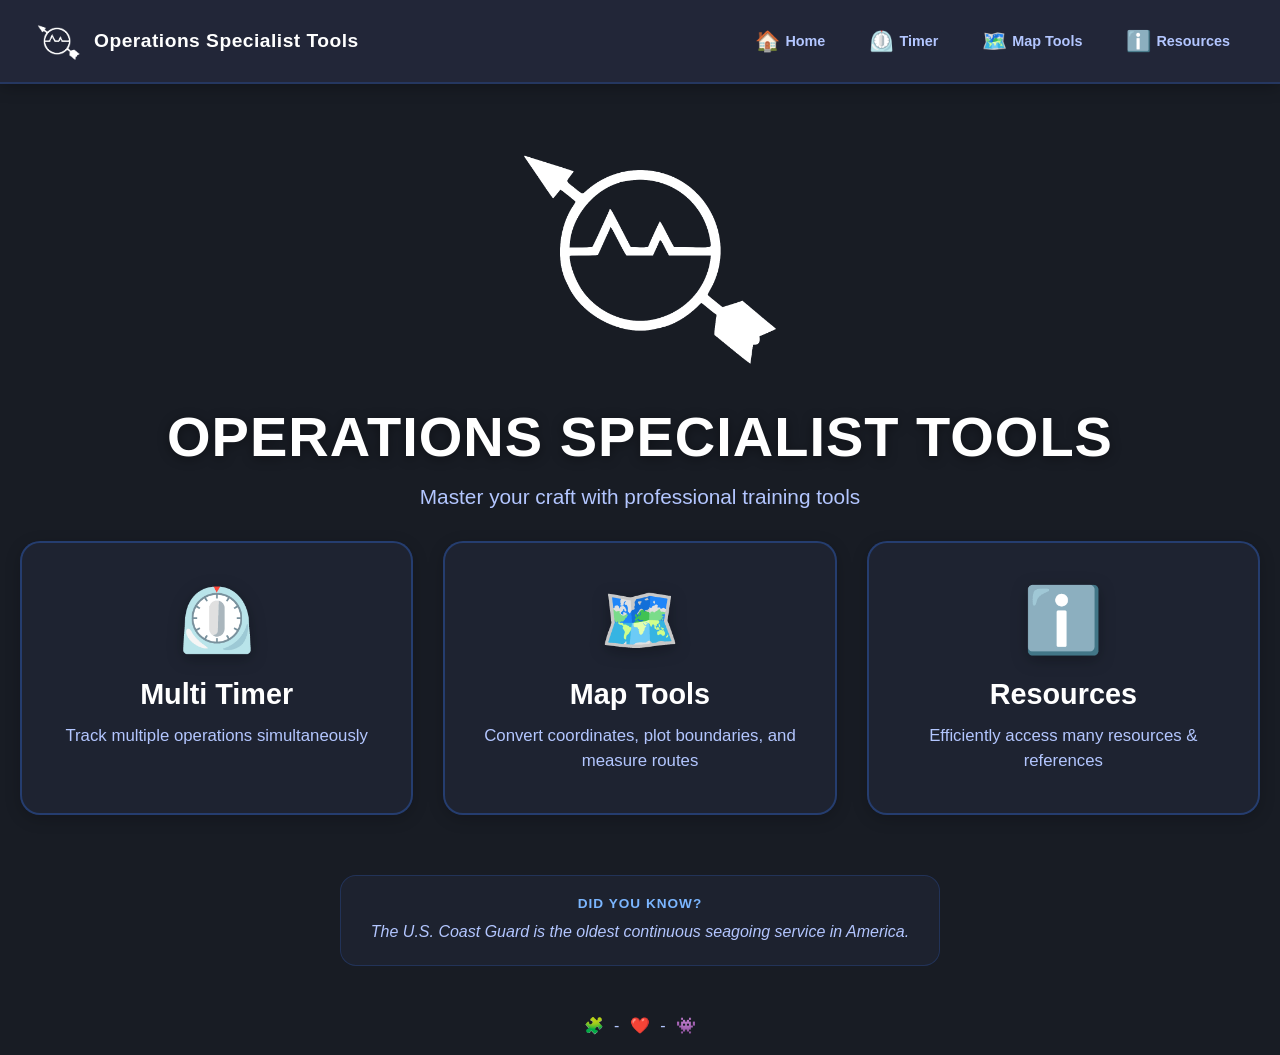
==== commit b2315173: "big-update" ====
--- a/index.html
+++ b/index.html
@@ -1,42 +1,42 @@
-<!DOCTYPE html>
-<html lang="en">
-<head>
-    <meta charset="UTF-8">
-    <meta name="viewport" content="width=device-width, initial-scale=1.0">
-    <title>OS Tools - Home</title>
-    <link rel="icon" type="image/x-icon" href="images/logo.png">
-    <link rel="stylesheet" href="css/style.css">
-</head>
-<body>
-    <script src="scripts/header-footer.js" defer></script>
-    <main class="home-main">
-        <div class="home-hero">
-                <img src="images/logo.png" alt="Radar and navigation" class="home-hero-img animate-float">
-            <h1 class="home-title animate-fade-in">OPERATIONS SPECIALIST TOOLS</h1>
-            <p class="home-subtitle animate-fade-in-delay">Master your craft with professional training tools</p>
-        </div>
-        <div class="tools-grid">
-            <a href="timer.html" class="tool-card animate-slide-up" style="animation-delay: 0.2s;">
-                <div class="tool-icon">⏲️</div>
-                <h3>Multi Timer</h3>
-                <p>Track multiple operations simultaneously</p>
-            </a>
-            <a href="cord-plotter.html" class="tool-card animate-slide-up" style="animation-delay: 0.4s;">
-                <div class="tool-icon">📌</div>
-                <h3>Cordinate Plotter</h3>
-                <p>Quickly plot cordinates and convert cordinates</p>
-            </a>
-            <a href="credits.html" class="tool-card animate-slide-up" style="animation-delay: 0.6s;">
-                <div class="tool-icon">ℹ️</div>
-                <h3>Resources</h3>
-                <p>Efficiently access many resources & references</p>
-            </a>
-        </div>
-    </main>
-    <div class="home-footer-fact animate-fade-in" style="animation-delay: 0.8s;">
-        <div class="fact-label">Did you know?</div>
-        <div id="fact-footer" class="fact-text">The U.S. Coast Guard is the oldest continuous seagoing service in America.</div>
-    </div>
-    <script src="scripts/facts.js"></script>
-</body>
-</html>
+<!DOCTYPE html>
+<html lang="en">
+<head>
+    <meta charset="UTF-8">
+    <meta name="viewport" content="width=device-width, initial-scale=1.0">
+    <title>OS Tools - Home</title>
+    <link rel="icon" type="image/x-icon" href="images/logo.png">
+    <link rel="stylesheet" href="css/style.css">
+</head>
+<body>
+    <script src="scripts/header-footer.js" defer></script>
+    <main class="home-main">
+        <div class="home-hero">
+                <img src="images/logo.png" alt="Radar and navigation" class="home-hero-img animate-float">
+            <h1 class="home-title animate-fade-in">OPERATIONS SPECIALIST TOOLS</h1>
+            <p class="home-subtitle animate-fade-in-delay">Master your craft with professional training tools</p>
+        </div>
+        <div class="tools-grid">
+            <a href="timer.html" class="tool-card animate-slide-up" style="animation-delay: 0.2s;">
+                <div class="tool-icon">⏲️</div>
+                <h3>Multi Timer</h3>
+                <p>Track multiple operations simultaneously</p>
+            </a>
+            <a href="cord-plotter.html" class="tool-card animate-slide-up" style="animation-delay: 0.4s;">
+                <div class="tool-icon">🗺️</div>
+                <h3>Map Tools</h3>
+                <p>Convert coordinates, plot boundaries, and measure routes</p>
+            </a>
+            <a href="credits.html" class="tool-card animate-slide-up" style="animation-delay: 0.6s;">
+                <div class="tool-icon">ℹ️</div>
+                <h3>Resources</h3>
+                <p>Efficiently access many resources & references</p>
+            </a>
+        </div>
+    </main>
+    <div class="home-footer-fact animate-fade-in" style="animation-delay: 0.8s;">
+        <div class="fact-label">Did you know?</div>
+        <div id="fact-footer" class="fact-text">The U.S. Coast Guard is the oldest continuous seagoing service in America.</div>
+    </div>
+    <script src="scripts/facts.js"></script>
+</body>
+</html>
--- a/css/style.css
+++ b/css/style.css
@@ -37,6 +37,7 @@
 }
 
 /* ==================== UNIVERSAL INPUT STYLES ==================== */
+
 input[type="text"],
 input[type="number"],
 input[type="password"],
@@ -44,19 +45,24 @@
 input[type="time"],
 textarea,
 select {
-    background: rgba(35, 40, 58, 0.85);
-    color: #f3f3f3;
-    border: 1.5px solid #3a7afe;
-    border-radius: 7px;
-    padding: 8px 12px;
-    font-size: 1.08rem;
+    /* Sleek, deep glassmorphism base */
+    background: rgba(20, 24, 34, 0.6); 
+    color: #ffffff;
+    
+    /* Subtle default borders & softer corners */
+    border: 1px solid rgba(255, 255, 255, 0.15); 
+    border-radius: 10px; 
+    
+    /* Generous, tactile padding */
+    padding: 10px 16px; 
+    
+    /* Inner depth shadow for a realistic 'input' feel */
+    box-shadow: inset 0 2px 6px rgba(0, 0, 0, 0.3); 
+    
     outline: none;
-    transition: border 0.18s, box-shadow 0.18s;
-    box-shadow: 0 2px 8px 0 rgba(58, 122, 254, 0.07);
-    margin: 0 auto 8px auto;
-    display: block;
-}
-
+}
+
+/* Beautiful Focus State (OS Glow) */
 input[type="text"]:focus,
 input[type="number"]:focus,
 input[type="password"]:focus,
@@ -64,10 +70,20 @@
 input[type="time"]:focus,
 textarea:focus,
 select:focus {
-    border: 1.5px solid #7bb6ff;
-    box-shadow: 0 0 0 2px rgba(58, 122, 254, 0.2);
-}
-
+    background: rgba(30, 36, 50, 0.85); /* Lightens slightly when clicked */
+    border: 1px solid #3a7afe; /* Sharp blue OS border */
+    /* Outer neon glow + Inner depth */
+    box-shadow: inset 0 2px 4px rgba(0, 0, 0, 0.2), 0 0 0 4px rgba(58, 122, 254, 0.25); 
+}
+
+/* Make placeholder text look elegant */
+input::placeholder, 
+textarea::placeholder {
+    color: rgba(255, 255, 255, 0.3);
+    font-weight: 400;
+}
+
+/* Clean up number spinners */
 input[type="number"]::-webkit-inner-spin-button,
 input[type="number"]::-webkit-outer-spin-button {
     -webkit-appearance: none;
@@ -78,6 +94,7 @@
     appearance: textfield;
     -moz-appearance: textfield;
 }
+
 
 /* ==================== NAVIGATION HEADER ==================== */
 .nav-header {
@@ -122,6 +139,44 @@
     gap: 8px;
     align-items: center;
 }
+
+.nav-toggle {
+    display: none;
+    width: 48px;
+    height: 48px;
+    flex: 0 0 auto;
+    align-items: center;
+    justify-content: center;
+    color: #fff;
+    background: rgba(58, 122, 254, 0.15);
+    border: 1px solid rgba(123, 182, 255, 0.65);
+    border-radius: 10px;
+    cursor: pointer;
+}
+
+.nav-toggle-icon,
+.nav-toggle-icon::before,
+.nav-toggle-icon::after {
+    display: block;
+    width: 22px;
+    height: 2px;
+    background: currentColor;
+    border-radius: 2px;
+}
+
+.nav-toggle-icon {
+    position: relative;
+}
+
+.nav-toggle-icon::before,
+.nav-toggle-icon::after {
+    position: absolute;
+    left: 0;
+    content: "";
+}
+
+.nav-toggle-icon::before { top: -7px; }
+.nav-toggle-icon::after { top: 7px; }
 
 .nav-link {
     color: #b3c6ff;
@@ -152,10 +207,82 @@
     display: inline-block;
 }
 
+@media (max-width: 900px) {
+    .nav-header {
+        display: flex;
+        flex-wrap: wrap;
+        gap: 8px 12px;
+        padding: 10px 16px;
+    }
+
+    .nav-brand {
+        flex: 1 1 0;
+        min-width: 0;
+        justify-content: flex-start;
+    }
+
+    .nav-logo-img {
+        width: 42px;
+        height: 42px;
+        flex: 0 0 auto;
+    }
+
+    .nav-title {
+        font-size: clamp(0.9rem, 4vw, 1.1rem);
+        letter-spacing: 0;
+    }
+
+    .nav-toggle {
+        display: inline-flex;
+    }
+
+    .nav-header .nav-links {
+        display: none;
+        flex: 1 0 100%;
+        flex-direction: column;
+        align-items: stretch;
+        gap: 4px;
+        padding-top: 6px;
+    }
+
+    .nav-header.nav-open .nav-links {
+        display: flex;
+    }
+
+    .nav-header .nav-link {
+        min-height: 44px;
+        padding: 11px 14px;
+        font-size: 1rem;
+    }
+
+    .nav-header .nav-link:hover {
+        transform: none;
+    }
+
+    .nav-header.nav-open .nav-toggle-icon {
+        background: transparent;
+    }
+
+    .nav-header.nav-open .nav-toggle-icon::before {
+        top: 0;
+        transform: rotate(45deg);
+    }
+
+    .nav-header.nav-open .nav-toggle-icon::after {
+        top: 0;
+        transform: rotate(-45deg);
+    }
+
+    main > .nav-links {
+        flex-wrap: wrap;
+        justify-content: center;
+        max-width: 100%;
+    }
+}
+
 /* ==================== HOME PAGE STYLES ==================== */
 .home-main {
     margin-top: 100px;
-    max-width: 1200px;
     padding: 0 20px;
     width: 100%;
     display: flex;
@@ -271,7 +398,7 @@
     grid-template-columns: repeat(auto-fit, minmax(280px, 1fr));
     gap: 30px;
     margin: 0 auto 60px auto;
-    max-width: 1000px;
+    width: 100%;
 }
 
 .tool-card {
@@ -607,98 +734,182 @@
     --hover-border: #3a7afe;
 }
 
+/* ==================== TIMERS CONTAINER ==================== */
+
 #timers-container {
-    background: rgba(35, 40, 58, 0.55);
-    box-shadow: 0 8px 32px 0 rgba(31, 38, 135, 0.18);
-    backdrop-filter: blur(16px) saturate(1.3);
-    -webkit-backdrop-filter: blur(16px) saturate(1.3);
-    border-radius: 28px;
-    border: 1.5px solid rgba(255, 255, 255, 0.18);
+    background: transparent;
+    border: none;
+    box-shadow: none;
+    padding: 0;
     width: 100%;
-    padding: 30px;
+    max-width: 100%;
     margin: 32px auto;
+    display: none; /* Controlled by JS */
     flex-direction: column;
-    align-items: center;
-    gap: 15px;
-    display: none;
-}
+    gap: 15px; /* Clean spacing between rows */
+}
+
+/* ==================== TIMER CARDS (CLASSIC ALIGNED) ==================== */
 
 .timer-card {
-    background: rgba(35, 40, 58, 0.65);
+    background: rgba(35, 40, 58, 0.65); /* Original glassmorphism background */
     border: 2px solid rgba(58, 122, 254, 0.3);
     border-radius: 20px;
-    padding: 15px;
-    text-align: center;
-    color: #f3f3f3;
-    transition: all 0.3s ease;
+    padding: 15px 30px;
+    display: flex;
+    align-items: center;
+    justify-content: space-between; /* Pushes content hard left and hard right */
+    width: 100%;
     backdrop-filter: blur(10px);
     box-shadow: 0 4px 16px rgba(0, 0, 0, 0.2);
-    display: flex;
-    align-items: center;
-    justify-content: space-between;
-    width: 100%;
-    z-index: 1;
-}
-
-/* Combined .timer-text rules into one */
+    transition: border-color 0.2s ease, box-shadow 0.2s ease;
+}
+
+.timer-card:hover {
+    border-color: #3a7afe;
+    box-shadow: 0 8px 24px rgba(58, 122, 254, 0.2);
+}
+
+/* Left Aligned Section (Emoji & Name) */
+.timer-card .inline-div:first-child {
+    display: flex;
+    align-items: center;
+    gap: 20px;
+}
+
+/* Right Aligned Section (Time & Buttons) */
+.timer-card .inline-div:last-child {
+    display: flex;
+    align-items: center;
+    gap: 25px; /* Keeps your original button layout spacing */
+}
+
+/* Sleek Tabular Monospace Countdown Display */
 .timer-text {
-    font-family: monospace;
-    font-size: 2.5rem;
-    font-weight: 10;
+    font-family: ui-monospace, SFMono-Regular, SF Mono, Menlo, Monaco, Consolas, monospace;
+    font-variant-numeric: tabular-nums; /* Keeps numbers from jumping around */
+    font-size: 2.5rem; /* Bold, commanding scale */
+    font-weight: 500;
     color: #fff;
-    text-shadow: 0 2px 12px rgba(0, 0, 0, 0.4);
-    display: inline-block;
-    line-height: 44px;
-}
-
+    margin: 0;
+    letter-spacing: 1px;
+    line-height: 1.1;
+    text-align: center;
+    min-width: 200px; /* Ensures space for double-digit hours */
+}
+/* --- DESIGNED INLINE TIME EDIT INPUT (Auto-Shrink to Text Size) --- */
 .timer-edit-input {
-    font-family: monospace;
-    font-size: 2.5rem;
-    padding: 6px 10px;
-    border-radius: 10px;
-    border: 1px solid rgba(255,255,255,0.12);
-    background: linear-gradient(90deg, rgba(255,255,255,0.02), rgba(255,255,255,0.01));
+    font-family: ui-monospace, SFMono-Regular, SF Mono, Menlo, Monaco, Consolas, monospace;
+    font-variant-numeric: tabular-nums;
+    font-size: 2.5rem; /* Matches your clock size perfectly */
+    font-weight: 500;
+    letter-spacing: 1px;
+    line-height: 1.1;
+
+    /* Sleek Glassmorphism look matching your buttons */
+    background: rgba(35, 40, 58, 0.85);
+    border: 1.5px solid #3a7afe; /* Matched your new global border width */
+    border-radius: 8px; /* Slightly tighter corner matches smaller size */
     color: #fff;
-    min-width: 110px;
-    width: auto;
+    
+    /* 🔒 THE AUTO-SHRINK TRICK */
+    display: inline-flex !important; /* Force it inline on the row */
+    width: 185px; /* Exact width needed for "00:00:00" size */
+    padding: 0 8px !important; /* Tight padding hugs the numbers closely */
+    
     text-align: center;
-    align-self: center;
-    height: 44px;
-    line-height: 1;
-    transition: box-shadow 0.12s ease, transform 0.08s ease;
+    align-items: center;
+    justify-content: center;
+    
+    outline: none;
+    box-shadow: 0 2px 8px rgba(58, 122, 254, 0.15);
+    transition: border-color 0.15s ease, box-shadow 0.15s ease;
 }
 
 .timer-edit-input:focus {
+    border-color: #7bb6ff;
+    box-shadow: 0 0 0 2px rgba(58, 122, 254, 0.2);
+}
+
+/* --- DESIGNED INLINE NAME EDIT INPUT --- */
+.timer-name-input {
+    font-family: inherit;
+    font-size: 1.5rem;
+    font-weight: 700;
+    
+    background: rgba(255, 0, 0, 0.85);
+    border: 2px solid #99fe3a;
+    border-radius: 8px;
+    color: #fff;
+    
+    width: 350px;
+    height: 38px;
+    padding: 0 12px;
+    margin: 0;
+    line-height: 38px;
+    
     outline: none;
-    box-shadow: 0 8px 28px rgba(58,122,254,0.18);
-    border-color: #3a7afe;
-    transform: translateY(-1px);
-}
-
-.timer-name-input {
-    font-size: 1.15rem;
-    padding: 6px 10px;
-    border-radius: 8px;
-    border: 1px solid rgba(255,255,255,0.12);
-    background: linear-gradient(90deg, rgba(255,255,255,0.02), rgba(255,255,255,0.01));
-    color: #fff;
-    min-width: 140px;
-    width: auto;
-    align-self: center;
-    height: 36px;
-    line-height: 1.1;
-    transition: box-shadow 0.12s ease, transform 0.08s ease;
+    box-shadow: 0 2px 8px rgba(58, 122, 254, 0.15);
 }
 
 .timer-name-input:focus {
-    outline: none;
-    box-shadow: 0 6px 20px rgba(58,122,254,0.12);
-    border-color: #3a7afe;
-}
-
-/* Ensure inline-div children are vertically centered */
-.timer-card .inline-div { 
-    align-items: center; 
+    border-color: #7bb6ff;
+    box-shadow: 0 0 10px rgba(58, 122, 254, 0.3);
+}
+
+
+/* ==================== MOBILE RESPONSIVENESS ==================== */
+
+@media (max-width: 850px) {
+    .timer-card {
+        flex-direction: column;
+        align-items: center;
+        text-align: center;
+        gap: 5px;
+        padding: 25px 25px;
+    }
+
+    .timer-card .inline-div:first-child {
+        justify-content: center;
+        width: 100%;
+        flex-wrap: wrap;
+    }
+
+    /* Stack buttons for mobile view */
+    .timer-card .inline-div:last-child {
+        display: grid;
+        width: 100%;
+        grid-template-columns: 1fr 1fr 1fr;
+        grid-template-areas: 
+            "time time time"
+            "start reset remove";
+        gap: 5px;
+        justify-content: center;
+    }
+
+    /* Assign elements to the grid area */
+    .timer-text, .timer-edit-input {
+        grid-area: time;
+        margin: 0 0 0 0;
+        width: 100%;
+        text-align: center;
+        font-size: 2.5rem; /* Perfectly legible on mobile screens */
+    }
+    
+    .timer-edit-input {
+        margin: 0 auto 0 auto;
+    }
+
+    .timer-card .start-btn, .timer-card .pause-btn { grid-area: start; }
+    .timer-card .reset-btn { grid-area: reset; }
+    .timer-card .remove-btn { grid-area: remove; }
+
+    .timer-card .btn {
+        width: 100%;
+        padding: 14px 5px;
+        font-size: 0.95rem;
+        margin: 0;
+    }
 }
 
 .timer-controls {
@@ -847,3 +1058,175 @@
 .tooltip:hover::after {
     opacity: 1;
 }
+/* ==================== UNIFIED STRETCHED DASHBOARD STYLES ==================== */
+
+.dashboard-wrapper {
+    display: flex;
+    flex-direction: column;
+    width: 100%; /* Spans the full width of your <main> container (up to 1500px) */
+    max-width: 100%; 
+    margin: 0 auto 35px auto;
+    background: rgba(25, 28, 38, 0.45); /* Rich glassmorphism background */
+    border: 1.5px solid rgba(58, 122, 254, 0.15);
+    border-radius: 20px;
+    box-shadow: 0 12px 40px rgba(0, 0, 0, 0.35);
+    overflow: hidden; 
+}
+
+.dashboard-panel {
+    display: flex;
+    flex-wrap: wrap;
+    width: 100%;
+}
+
+.panel-section {
+    padding: 35px; /* Generous, spacious padding */
+    flex: 3; /* Gives presets the majority of the screen space */
+    min-width: 350px;
+}
+
+/* Subtle line divider if side-by-side on larger screens */
+@media (min-width: 850px) {
+    .panel-section {
+        border-right: 1.5px solid rgba(58, 122, 254, 0.15);
+    }
+    .highlight-section {
+        border-right: none;
+    }
+}
+
+.highlight-section {
+    flex: 2; /* Gives the custom options an equally commanding footprint */
+    background: rgba(58, 122, 254, 0.04); 
+}
+
+.panel-label {
+    font-size: 0.95rem; /* Scaled up label */
+    color: #7bb6ff;
+    font-weight: 800;
+    letter-spacing: 2px;
+    margin-bottom: 22px;
+    text-transform: uppercase;
+}
+
+.btn-grid {
+    display: grid;
+    gap: 15px; /* More breathing room between actions */
+}
+
+.presets-grid {
+    grid-template-columns: repeat(auto-fit, minmax(180px, 1fr)); /* Larger minimum width for preset buttons */
+}
+
+.custom-grid {
+    grid-template-columns: repeat(auto-fit, minmax(180px, 1fr)); /* Allows custom options to align horizontally on wide screens */
+}
+
+/* Scaled Up, Heavy-Duty Buttons */
+.compact-btn {
+    display: flex;
+    flex-direction: column;
+    align-items: center;
+    justify-content: center;
+    padding: 20px 15px; /* Substantially taller buttons */
+    gap: 8px;
+    border-radius: 14px;
+    transition: all 0.25s cubic-bezier(0.4, 0, 0.2, 1);
+}
+
+.compact-btn h3 {
+    font-size: 1.2rem; /* Noticeably larger text */
+    margin: 0;
+    font-weight: 700;
+    letter-spacing: 0.5px;
+}
+
+.compact-btn p {
+    font-size: 0.9rem; /* Larger sub-text */
+    color: #a9c9ff;
+    margin: 0;
+    font-weight: 600;
+}
+
+.custom-action-btn {
+    --bg: rgba(58, 122, 254, 0.12);
+    --border: rgba(58, 122, 254, 0.3);
+    --hover-bg: rgba(58, 122, 254, 0.25);
+    --hover-border: #7bb6ff;
+}
+
+/* ==================== DASHBOARD TOOLBAR (ALIGNMENT) ==================== */
+
+.dashboard-toolbar {
+    display: flex;
+    flex-wrap: wrap;
+    align-items: center;
+    justify-content: space-between;
+    background: rgba(18, 20, 28, 0.7); 
+    border-top: 1.5px solid rgba(58, 122, 254, 0.2);
+    padding: 16px 35px; /* Generous padding matching the top panel */
+    gap: 20px;
+}
+
+.toolbar-label {
+    font-size: 1.05rem; /* Matches layout scale */
+    color: #9fb7ff;
+    font-weight: 700;
+}
+
+/* Segmented control tweaked for robust dashboard toolbar layout */
+.dashboard-toolbar .segmented-control {
+    margin: 0;
+    background: rgba(25, 28, 38, 0.9);
+    border: 1.5px solid rgba(58, 122, 254, 0.25);
+    box-shadow: inset 0 2px 6px rgba(0,0,0,0.4);
+    padding: 6px;
+    border-radius: 12px;
+}
+
+.dashboard-toolbar .segmented-control label {
+    font-size: 0.95rem;
+    padding: 8px 18px; /* Bigger touch targets */
+    border-radius: 8px;
+}
+
+.timer-sound-controls {
+    display: flex;
+    align-items: center;
+    gap: 10px;
+    flex: 1;
+    justify-content: flex-end;
+}
+
+.timer-sound-controls select {
+    min-width: min(280px, 100%);
+}
+
+.timer-sound-controls .compact-btn {
+    padding: 10px 16px;
+    white-space: nowrap;
+}
+
+.timer-sound-status {
+    flex-basis: 100%;
+    min-height: 1.2em;
+    color: #ffb6b6;
+    font-size: 0.9rem;
+    text-align: right;
+}
+
+@media (max-width: 600px) {
+    .timer-sound-controls {
+        justify-content: stretch;
+        width: 100%;
+    }
+
+    .timer-sound-controls select {
+        min-width: 0;
+        flex: 1;
+    }
+
+    .timer-sound-status {
+        text-align: left;
+    }
+}
